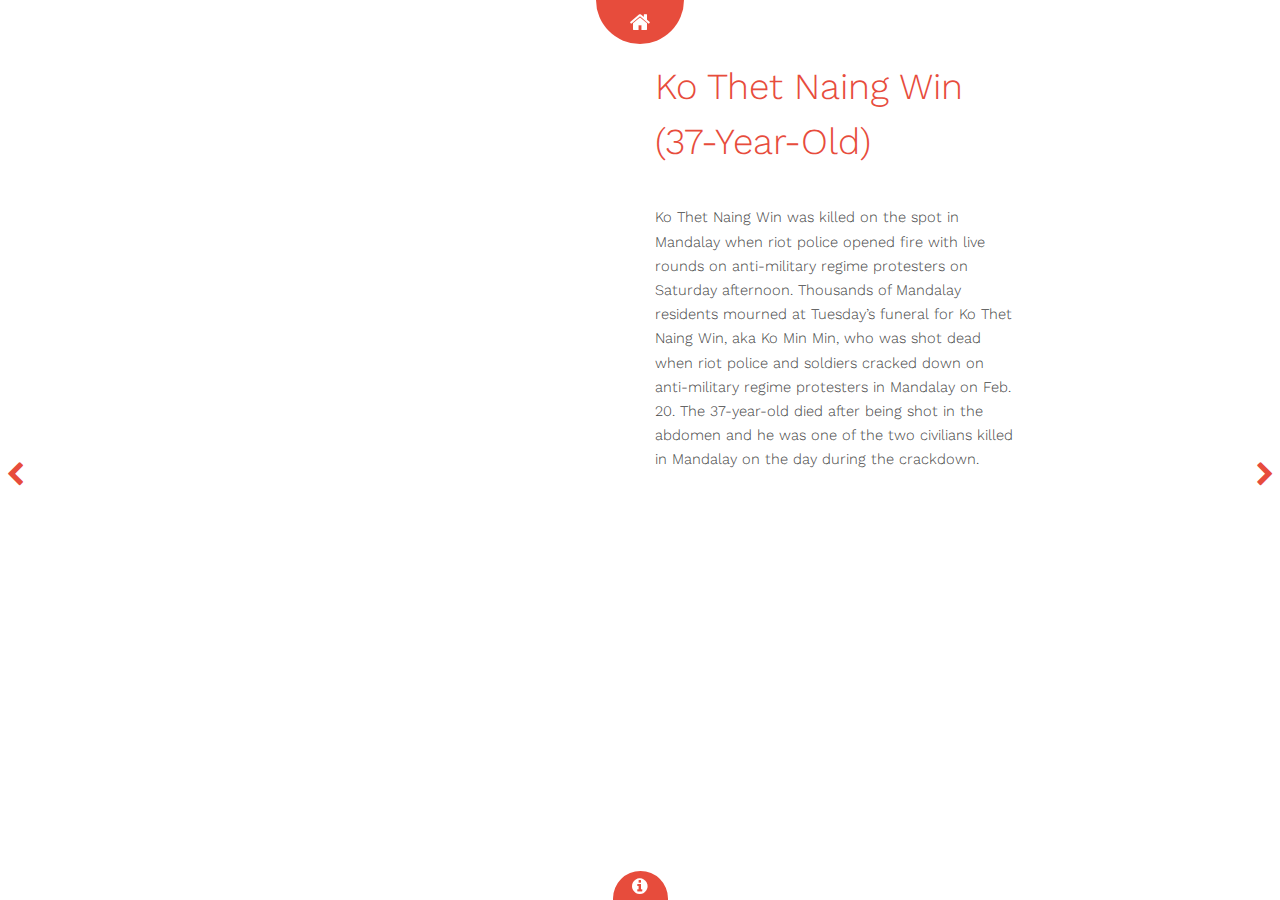
==== ktnw.html @ 82ea03eb "before 28 feb" ====
<!DOCTYPE HTML>
<!--
	Radius by TEMPLATED
	templated.co @templatedco
	Released for free under the Creative Commons Attribution 3.0 license (templated.co/license)
-->
<html>

<head>
    <title>Detail 2 - Radius by TEMPLATED</title>
    <meta charset="utf-8" />
    <meta name="viewport" content="width=device-width, initial-scale=1" />
    <link rel="stylesheet" href="assets/css/main.css" />
</head>

<body>

    <!-- Header -->
    <header id="header" class="preview">
        <div class="inner">
            <div class="content">
                <h1>Radius</h1>
                <h2>A fully responsive masonry style portfolio template.</h2>
            </div>
            <a href="index.html" class="button hidden"><span>Let's Go</span></a>
        </div>
    </header>

    <!-- Main -->
    <div id="preview" class="vertical">
        <div class="inner">
            <div class="image fit">
                <img src="images/ktnw.jpg" alt="" />
            </div>
            <div class="content">
                <header>
                    <h2>Ko Thet Naing Win (37-Year-Old)</h2>
                </header>
                <p>
                    Ko Thet Naing Win was killed on the spot in Mandalay when riot police opened fire with live rounds
                    on anti-military regime protesters on Saturday afternoon.

                    Thousands of Mandalay residents mourned at Tuesday’s funeral for Ko Thet Naing Win, aka Ko Min Min, who was shot dead
                    when riot police and soldiers cracked down on anti-military regime protesters in Mandalay on Feb. 20. The 37-year-old
                    died after being shot in the abdomen and he was one of the two civilians killed in Mandalay on the day during the
                    crackdown.
                </p>
            </div>
        </div>
        <a href="detail1.html" class="nav previous"><span class="fa fa-chevron-left"></span></a>
        <a href="detail2.html" class="nav next"><span class="fa fa-chevron-right"></span></a>
    </div>

    <!-- Footer -->
    <footer id="footer">
        <a href="#" class="info fa fa-info-circle"><span>About</span></a>
        <div class="inner">
            <div class="content">
                <h3>How many Deads Bodies UN Need to Take Action?</h3>
                <p>
                    #How_Many_Dead_Bodies_UN_Need_To_Take_Action?
                </p>
            </div>
            <div class="copyright">
                <h3>Follow me</h3>
                <ul class="icons">
                    <li><a href="https://twitter.com/hashtag/WhatsHappeningInMyanmar" class="icon fa-twitter"><span
                                class="label">Twitter</span></a></li>
                    <li><a href="https://www.facebook.com/hashtag/how_many_dead_bodies_un_need_to_take_action"
                            class="icon fa-facebook"><span class="label">Facebook</span></a></li>
                    <!-- <li><a href="#" class="icon fa-instagram"><span class="label">Instagram</span></a></li>
            							<li><a href="#" class="icon fa-dribbble"><span class="label">Dribbble</span></a></li> -->
                </ul>
                <!-- &copy; Untitled. Design: <a href="https://templated.co">TEMPLATED</a>. Images: <a href="https://unsplash.com/">Unsplash</a>. -->
            </div>
        </div>
    </footer>

    <!-- Scripts -->
    <script src="assets/js/jquery.min.js"></script>
    <script src="assets/js/skel.min.js"></script>
    <script src="assets/js/util.js"></script>
    <script src="assets/js/main.js"></script>

</body>

</html>
---- assets/css/main.css ----
@import url(font-awesome.min.css);
@import url(https://fonts.googleapis.com/css?family=Pattaya|Work+Sans:400,200,300);

/*
	Radius by TEMPLATED
	templated.co @templatedco
	Released for free under the Creative Commons Attribution 3.0 license (templated.co/license)
*/

/* Reset */

	html, body, div, span, applet, object, iframe, h1, h2, h3, h4, h5, h6, p, blockquote, pre, a, abbr, acronym, address, big, cite, code, del, dfn, em, img, ins, kbd, q, s, samp, small, strike, strong, sub, sup, tt, var, b, u, i, center, dl, dt, dd, ol, ul, li, fieldset, form, label, legend, table, caption, tbody, tfoot, thead, tr, th, td, article, aside, canvas, details, embed, figure, figcaption, footer, header, hgroup, menu, nav, output, ruby, section, summary, time, mark, audio, video {
		margin: 0;
		padding: 0;
		border: 0;
		font-size: 100%;
		font: inherit;
		vertical-align: baseline;
	}

	article, aside, details, figcaption, figure, footer, header, hgroup, menu, nav, section {
		display: block;
	}

	body {
		line-height: 1;
	}

	ol, ul {
		list-style: none;
	}

	blockquote, q {
		quotes: none;
	}

	blockquote:before, blockquote:after, q:before, q:after {
		content: '';
		content: none;
	}

	table {
		border-collapse: collapse;
		border-spacing: 0;
	}

	body {
		-webkit-text-size-adjust: none;
	}

/* Box Model */

	*, *:before, *:after {
		-moz-box-sizing: border-box;
		-webkit-box-sizing: border-box;
		box-sizing: border-box;
	}

/* Basic */

	@-ms-viewport {
		width: device-width;
	}

	@media screen and (max-width: 480px) {

		html, body {
			min-width: 320px;
		}

	}

	body {
		background: #fff;
	}

		body.is-loading *, body.is-loading *:before, body.is-loading *:after {
			-moz-animation: none !important;
			-webkit-animation: none !important;
			-ms-animation: none !important;
			animation: none !important;
			-moz-transition: none !important;
			-webkit-transition: none !important;
			-ms-transition: none !important;
			transition: none !important;
		}

/* Type */

	body {
		background-color: #fff;
		color: #444;
	}

	body, input, select, textarea {
		font-family: "Work Sans", sans-serif;
		font-size: 13pt;
		font-weight: 300;
		line-height: 1.65;
	}

		@media screen and (max-width: 1680px) {

			body, input, select, textarea {
				font-size: 11pt;
			}

		}

		@media screen and (max-width: 1280px) {

			body, input, select, textarea {
				font-size: 11pt;
			}

		}

		@media screen and (max-width: 980px) {

			body, input, select, textarea {
				font-size: 12pt;
			}

		}

		@media screen and (max-width: 736px) {

			body, input, select, textarea {
				font-size: 12pt;
			}

		}

		@media screen and (max-width: 480px) {

			body, input, select, textarea {
				font-size: 12pt;
			}

		}

	a {
		text-decoration: underline;
		outline: 0;
	}

		a:hover {
			text-decoration: none;
		}

	strong, b {
		font-weight: 300;
	}

	em, i {
		font-style: italic;
	}

	p {
		margin: 0 0 2em 0;
	}

	h1, h2, h3, h4, h5, h6 {
		font-weight: 300;
		line-height: 1.5;
		margin: 0 0 1em 0;
	}

		h1 a, h2 a, h3 a, h4 a, h5 a, h6 a {
			color: inherit;
			text-decoration: none;
		}

	h2 {
		font-size: 1.75em;
	}

	h3 {
		font-size: 1.35em;
	}

	h4 {
		font-size: 1.1em;
	}

	h5 {
		font-size: 0.9em;
	}

	h6 {
		font-size: 0.7em;
	}

	sub {
		font-size: 0.8em;
		position: relative;
		top: 0.5em;
	}

	sup {
		font-size: 0.8em;
		position: relative;
		top: -0.5em;
	}

	blockquote {
		border-left: solid 4px;
		font-style: italic;
		margin: 0 0 2em 0;
		padding: 0.5em 0 0.5em 2em;
	}

	code {
		border-radius: 4px;
		border: solid 1px;
		font-family: "Courier New", monospace;
		font-size: 0.9em;
		margin: 0 0.25em;
		padding: 0.25em 0.65em;
	}

	pre {
		-webkit-overflow-scrolling: touch;
		font-family: "Courier New", monospace;
		font-size: 0.9em;
		margin: 0 0 2em 0;
	}

		pre code {
			display: block;
			line-height: 1.75;
			padding: 1em 1.5em;
			overflow-x: auto;
		}

	hr {
		border: 0;
		border-bottom: solid 1px;
		margin: 2em 0;
	}

		hr.major {
			margin: 3em 0;
		}

	.align-left {
		text-align: left;
	}

	.align-center {
		text-align: center;
	}

	.align-right {
		text-align: right;
	}

	input, select, textarea {
		color: #555;
	}

	a {
		color: #e74c3c;
	}

	strong, b {
		color: #555;
	}

	h1, h2, h3, h4, h5, h6 {
		color: #555;
	}

	blockquote {
		border-left-color: rgba(144, 144, 144, 0.25);
	}

	code {
		background: rgba(144, 144, 144, 0.075);
		border-color: rgba(144, 144, 144, 0.25);
	}

	hr {
		border-bottom-color: rgba(144, 144, 144, 0.25);
	}

/* Box */

	.box {
		border-radius: 4px;
		border: solid 1px;
		margin-bottom: 2em;
		padding: 1.5em;
	}

		.box > :last-child,
		.box > :last-child > :last-child,
		.box > :last-child > :last-child > :last-child {
			margin-bottom: 0;
		}

		.box.alt {
			border: 0;
			border-radius: 0;
			padding: 0;
		}

	.box {
		border-color: rgba(144, 144, 144, 0.25);
	}

/* Button */

	input[type="submit"],
	input[type="reset"],
	input[type="button"],
	button,
	.button {
		-moz-appearance: none;
		-webkit-appearance: none;
		-ms-appearance: none;
		appearance: none;
		-moz-transition: background-color 0.2s ease-in-out, color 0.2s ease-in-out;
		-webkit-transition: background-color 0.2s ease-in-out, color 0.2s ease-in-out;
		-ms-transition: background-color 0.2s ease-in-out, color 0.2s ease-in-out;
		transition: background-color 0.2s ease-in-out, color 0.2s ease-in-out;
		border-radius: 4px;
		border: 0;
		cursor: pointer;
		display: inline-block;
		font-weight: 300;
		height: 2.85em;
		line-height: 2.95em;
		padding: 0 2.5em;
		text-align: center;
		text-decoration: none;
		white-space: nowrap;
	}

		input[type="submit"].icon,
		input[type="reset"].icon,
		input[type="button"].icon,
		button.icon,
		.button.icon {
			padding-left: 1.35em;
		}

			input[type="submit"].icon:before,
			input[type="reset"].icon:before,
			input[type="button"].icon:before,
			button.icon:before,
			.button.icon:before {
				margin-right: 0.5em;
			}

		input[type="submit"].alt,
		input[type="reset"].alt,
		input[type="button"].alt,
		button.alt,
		.button.alt {
			background: #FFF;
			color: #e74c3c;
		}

		input[type="submit"].fit,
		input[type="reset"].fit,
		input[type="button"].fit,
		button.fit,
		.button.fit {
			display: block;
			margin: 0 0 1em 0;
			width: 100%;
		}

		input[type="submit"].small,
		input[type="reset"].small,
		input[type="button"].small,
		button.small,
		.button.small {
			font-size: 0.8em;
		}

		input[type="submit"].big,
		input[type="reset"].big,
		input[type="button"].big,
		button.big,
		.button.big {
			font-size: 1.35em;
		}

		input[type="submit"].disabled, input[type="submit"]:disabled,
		input[type="reset"].disabled,
		input[type="reset"]:disabled,
		input[type="button"].disabled,
		input[type="button"]:disabled,
		button.disabled,
		button:disabled,
		.button.disabled,
		.button:disabled {
			-moz-pointer-events: none;
			-webkit-pointer-events: none;
			-ms-pointer-events: none;
			pointer-events: none;
			opacity: 0.25;
		}

		@media screen and (max-width: 480px) {

			input[type="submit"],
			input[type="reset"],
			input[type="button"],
			button,
			.button {
				padding: 0;
			}

		}

/* Form */

	form {
		margin: 0 0 2em 0;
	}

	label {
		display: block;
		font-size: 0.9em;
		font-weight: 300;
		margin: 0 0 1em 0;
	}

	input[type="text"],
	input[type="password"],
	input[type="email"],
	select,
	textarea {
		-moz-appearance: none;
		-webkit-appearance: none;
		-ms-appearance: none;
		appearance: none;
		border-radius: 4px;
		border: none;
		border: solid 1px;
		color: inherit;
		display: block;
		outline: 0;
		padding: 0 1em;
		text-decoration: none;
		width: 100%;
	}

		input[type="text"]:invalid,
		input[type="password"]:invalid,
		input[type="email"]:invalid,
		select:invalid,
		textarea:invalid {
			box-shadow: none;
		}

	.select-wrapper {
		text-decoration: none;
		display: block;
		position: relative;
	}

		.select-wrapper:before {
			-moz-osx-font-smoothing: grayscale;
			-webkit-font-smoothing: antialiased;
			font-family: FontAwesome;
			font-style: normal;
			font-weight: normal;
			text-transform: none !important;
		}

		.select-wrapper:before {
			content: '\f078';
			display: block;
			height: 2.75em;
			line-height: 2.75em;
			pointer-events: none;
			position: absolute;
			right: 0;
			text-align: center;
			top: 0;
			width: 2.75em;
		}

		.select-wrapper select::-ms-expand {
			display: none;
		}

	input[type="text"],
	input[type="password"],
	input[type="email"],
	select {
		height: 2.75em;
	}

	textarea {
		padding: 0.75em 1em;
	}

	input[type="checkbox"],
	input[type="radio"] {
		-moz-appearance: none;
		-webkit-appearance: none;
		-ms-appearance: none;
		appearance: none;
		display: block;
		float: left;
		margin-right: -2em;
		opacity: 0;
		width: 1em;
		z-index: -1;
	}

		input[type="checkbox"] + label,
		input[type="radio"] + label {
			text-decoration: none;
			cursor: pointer;
			display: inline-block;
			font-size: 1em;
			font-weight: 300;
			padding-left: 2.4em;
			padding-right: 0.75em;
			position: relative;
		}

			input[type="checkbox"] + label:before,
			input[type="radio"] + label:before {
				-moz-osx-font-smoothing: grayscale;
				-webkit-font-smoothing: antialiased;
				font-family: FontAwesome;
				font-style: normal;
				font-weight: normal;
				text-transform: none !important;
			}

			input[type="checkbox"] + label:before,
			input[type="radio"] + label:before {
				border-radius: 4px;
				border: solid 1px;
				content: '';
				display: inline-block;
				height: 1.65em;
				left: 0;
				line-height: 1.58125em;
				position: absolute;
				text-align: center;
				top: 0;
				width: 1.65em;
			}

		input[type="checkbox"]:checked + label:before,
		input[type="radio"]:checked + label:before {
			content: '\f00c';
		}

	input[type="checkbox"] + label:before {
		border-radius: 4px;
	}

	input[type="radio"] + label:before {
		border-radius: 100%;
	}

	::-webkit-input-placeholder {
		opacity: 1.0;
	}

	:-moz-placeholder {
		opacity: 1.0;
	}

	::-moz-placeholder {
		opacity: 1.0;
	}

	:-ms-input-placeholder {
		opacity: 1.0;
	}

	.formerize-placeholder {
		opacity: 1.0;
	}

	label {
		color: #555;
	}

	input[type="text"],
	input[type="password"],
	input[type="email"],
	select,
	textarea {
		background: rgba(144, 144, 144, 0.075);
		border-color: rgba(144, 144, 144, 0.25);
	}

		input[type="text"]:focus,
		input[type="password"]:focus,
		input[type="email"]:focus,
		select:focus,
		textarea:focus {
			border-color: #e74c3c;
			box-shadow: 0 0 0 1px #e74c3c;
		}

	.select-wrapper:before {
		color: rgba(144, 144, 144, 0.25);
	}

	input[type="checkbox"] + label,
	input[type="radio"] + label {
		color: #444;
	}

		input[type="checkbox"] + label:before,
		input[type="radio"] + label:before {
			background: rgba(144, 144, 144, 0.075);
			border-color: rgba(144, 144, 144, 0.25);
		}

	input[type="checkbox"]:checked + label:before,
	input[type="radio"]:checked + label:before {
		background-color: #e74c3c;
		border-color: #e74c3c;
		color: #ffffff;
	}

	input[type="checkbox"]:focus + label:before,
	input[type="radio"]:focus + label:before {
		border-color: #e74c3c;
		box-shadow: 0 0 0 1px #e74c3c;
	}

	::-webkit-input-placeholder {
		color: #bbb !important;
	}

	:-moz-placeholder {
		color: #bbb !important;
	}

	::-moz-placeholder {
		color: #bbb !important;
	}

	:-ms-input-placeholder {
		color: #bbb !important;
	}

	.formerize-placeholder {
		color: #bbb !important;
	}

/* Icon */

	.icon {
		text-decoration: none;
		border-bottom: none;
		position: relative;
	}

		.icon:before {
			-moz-osx-font-smoothing: grayscale;
			-webkit-font-smoothing: antialiased;
			font-family: FontAwesome;
			font-style: normal;
			font-weight: normal;
			text-transform: none !important;
		}

		.icon > .label {
			display: none;
		}

/* Image */

	.image {
		border-radius: 4px;
		border: 0;
		display: inline-block;
		position: relative;
	}

		.image img {
			border-radius: 4px;
			display: block;
		}

		.image.left, .image.right {
			max-width: 40%;
		}

			.image.left img, .image.right img {
				width: 100%;
			}

		.image.left {
			float: left;
			margin: 0 1.5em 1em 0;
			top: 0.25em;
		}

		.image.right {
			float: right;
			margin: 0 0 1em 1.5em;
			top: 0.25em;
		}

		.image.fit {
			display: block;
			margin: 0 0 2em 0;
			width: 100%;
		}

			.image.fit img {
				width: 100%;
			}

		.image.main {
			display: block;
			margin: 0 0 3em 0;
			width: 100%;
		}

			.image.main img {
				width: 100%;
			}

/* List */

	ol {
		list-style: decimal;
		margin: 0 0 2em 0;
		padding-left: 1.25em;
	}

		ol li {
			padding-left: 0.25em;
		}

	ul {
		list-style: disc;
		margin: 0 0 2em 0;
		padding-left: 1em;
	}

		ul li {
			padding-left: 0.5em;
		}

		ul.alt {
			list-style: none;
			padding-left: 0;
		}

			ul.alt li {
				border-top: solid 1px;
				padding: 0.5em 0;
			}

				ul.alt li:first-child {
					border-top: 0;
					padding-top: 0;
				}

		ul.icons {
			cursor: default;
			list-style: none;
			padding-left: 0;
		}

			ul.icons li {
				display: inline-block;
				padding: 0 1em 0 0;
			}

				ul.icons li:last-child {
					padding-right: 0;
				}

				ul.icons li .icon:before {
					font-size: 2em;
				}

		ul.actions {
			cursor: default;
			list-style: none;
			padding-left: 0;
		}

			ul.actions li {
				display: inline-block;
				padding: 0 1em 0 0;
				vertical-align: middle;
			}

				ul.actions li:last-child {
					padding-right: 0;
				}

			ul.actions.small li {
				padding: 0 0.5em 0 0;
			}

			ul.actions.vertical li {
				display: block;
				padding: 1em 0 0 0;
			}

				ul.actions.vertical li:first-child {
					padding-top: 0;
				}

				ul.actions.vertical li > * {
					margin-bottom: 0;
				}

			ul.actions.vertical.small li {
				padding: 0.5em 0 0 0;
			}

				ul.actions.vertical.small li:first-child {
					padding-top: 0;
				}

			ul.actions.fit {
				display: table;
				margin-left: -1em;
				padding: 0;
				table-layout: fixed;
				width: calc(100% + 1em);
			}

				ul.actions.fit li {
					display: table-cell;
					padding: 0 0 0 1em;
				}

					ul.actions.fit li > * {
						margin-bottom: 0;
					}

				ul.actions.fit.small {
					margin-left: -0.5em;
					width: calc(100% + 0.5em);
				}

					ul.actions.fit.small li {
						padding: 0 0 0 0.5em;
					}

			@media screen and (max-width: 480px) {

				ul.actions {
					margin: 0 0 2em 0;
				}

					ul.actions li {
						padding: 1em 0 0 0;
						display: block;
						text-align: center;
						width: 100%;
					}

						ul.actions li:first-child {
							padding-top: 0;
						}

						ul.actions li > * {
							width: 100%;
							margin: 0 !important;
						}

							ul.actions li > *.icon:before {
								margin-left: -2em;
							}

					ul.actions.small li {
						padding: 0.5em 0 0 0;
					}

						ul.actions.small li:first-child {
							padding-top: 0;
						}

			}

	dl {
		margin: 0 0 2em 0;
	}

		dl dt {
			display: block;
			font-weight: 300;
			margin: 0 0 1em 0;
		}

		dl dd {
			margin-left: 2em;
		}

	ul.alt li {
		border-top-color: rgba(144, 144, 144, 0.25);
	}

/* Columns */

	.columns {
		position: relative;
		-moz-column-count: 4;
		-webkit-column-count: 4;
		column-count: 4;
		-moz-column-gap: 1em;
		-webkit-column-gap: 1em;
		column-gap: 1em;
	}

		.columns .image {
			position: relative;
			display: inline-block;
			margin: 0 0 .5em;
			width: 100%;
			overflow: hidden;
		}

			.columns .image img {
				-moz-transition: -moz-transform 0.2s ease-in-out;
				-webkit-transition: -webkit-transform 0.2s ease-in-out;
				-ms-transition: -ms-transform 0.2s ease-in-out;
				transition: transform 0.2s ease-in-out;
				-webkit-backface-visibility: hidden;
				-webkit-transform: translate3D(0, 0, 0);
			}

			.columns .image:hover img {
				-moz-transform: scale(1.1);
				-webkit-transform: scale(1.1);
				-ms-transform: scale(1.1);
				transform: scale(1.1);
			}

		@media screen and (max-width: 736px) {

			.columns {
				-moz-column-count: 2;
				-webkit-column-count: 2;
				column-count: 2;
			}

		}

		@media screen and (max-width: 480px) {

			.columns {
				-moz-column-count: 1;
				-webkit-column-count: 1;
				column-count: 1;
			}

		}

/* Preview */

	#preview {
		position: relative;
		padding: 1em;
	}

		#preview .inner {
			max-width: 70em;
			margin: 0 auto;
		}

		#preview .image {
			margin: 0;
		}

		#preview.vertical .inner {
			display: -ms-flexbox;
			display: -moz-flex;
			display: -webkit-flex;
			display: -ms-flex;
			display: flex;
		}

			#preview.vertical .inner .image {
				-ms-flex: 1 1 calc(100% - 50px);
				flex: 1 1 calc(100% - 50px);
				max-width: 100%;
				width: 50%;
			}

			#preview.vertical .inner .content {
				-ms-flex: 1 1 calc(100% - 50px);
				flex: 1 1 calc(100% - 50px);
				max-width: 100%;
				width: 50%;
			}

		#preview .nav {
			-moz-transition: background-color 0.2s ease-in-out;
			-webkit-transition: background-color 0.2s ease-in-out;
			-ms-transition: background-color 0.2s ease-in-out;
			transition: background-color 0.2s ease-in-out;
			position: fixed;
			height: 2em;
			width: 2em;
			background: #fff;
			border-radius: 100%;
			line-height: 2em;
			top: 50%;
			font-size: 1.75em;
			text-align: center;
			z-index: 10003;
		}

			#preview .nav:hover {
				background: #FFF;
			}

			#preview .nav.previous {
				left: -.4em;
			}

			#preview .nav.next {
				right: -.4em;
			}

		#preview .content {
			padding: 3em 2em;
		}

			#preview .content header h2 {
				font-size: 2.5em;
				color: #e74c3c;
			}

		@media screen and (max-width: 1680px) {

			#preview .inner {
				max-width: 55em;
			}

		}

		@media screen and (max-width: 980px) {

			#preview.vertical .inner {
				-moz-flex-wrap: wrap;
				-webkit-flex-wrap: wrap;
				-ms-flex-wrap: wrap;
				flex-wrap: wrap;
			}

		}

		@media screen and (max-width: 736px) {

			#preview .content {
				padding: 2em;
			}

				#preview .content header h2 {
					font-size: 2em;
				}

		}

/* Section/Article */

	section.special, article.special {
		text-align: center;
	}

	header p {
		position: relative;
		margin: 0 0 1.5em 0;
	}

	header h2 + p {
		font-size: 1.25em;
		margin-top: -1em;
	}

	header h3 + p {
		font-size: 1.1em;
		margin-top: -0.8em;
	}

	header h4 + p,
	header h5 + p,
	header h6 + p {
		font-size: 0.9em;
		margin-top: -0.6em;
	}

	header p {
		color: #bbb;
	}

/* Table */

	.table-wrapper {
		-webkit-overflow-scrolling: touch;
		overflow-x: auto;
	}

	table {
		margin: 0 0 2em 0;
		width: 100%;
	}

		table tbody tr {
			border: solid 1px;
			border-left: 0;
			border-right: 0;
		}

		table td {
			padding: 0.75em 0.75em;
		}

		table th {
			font-size: 0.9em;
			font-weight: 300;
			padding: 0 0.75em 0.75em 0.75em;
			text-align: left;
		}

		table thead {
			border-bottom: solid 2px;
		}

		table tfoot {
			border-top: solid 2px;
		}

		table.alt {
			border-collapse: separate;
		}

			table.alt tbody tr td {
				border: solid 1px;
				border-left-width: 0;
				border-top-width: 0;
			}

				table.alt tbody tr td:first-child {
					border-left-width: 1px;
				}

			table.alt tbody tr:first-child td {
				border-top-width: 1px;
			}

			table.alt thead {
				border-bottom: 0;
			}

			table.alt tfoot {
				border-top: 0;
			}

	table tbody tr {
		border-color: rgba(144, 144, 144, 0.25);
	}

		table tbody tr:nth-child(2n + 1) {
			background-color: rgba(144, 144, 144, 0.075);
		}

	table th {
		color: #555;
	}

	table thead {
		border-bottom-color: rgba(144, 144, 144, 0.25);
	}

	table tfoot {
		border-top-color: rgba(144, 144, 144, 0.25);
	}

	table.alt tbody tr td {
		border-color: rgba(144, 144, 144, 0.25);
	}

/* Header */

	#header {
		-moz-transition: background 1s ease-in-out, height 0.2s ease-in-out;
		-webkit-transition: background 1s ease-in-out, height 0.2s ease-in-out;
		-ms-transition: background 1s ease-in-out, height 0.2s ease-in-out;
		transition: background 1s ease-in-out, height 0.2s ease-in-out;
		display: -moz-flex;
		display: -webkit-flex;
		display: -ms-flex;
		display: flex;
		-moz-justify-content: center;
		-webkit-justify-content: center;
		-ms-justify-content: center;
		justify-content: center;
		-moz-align-items: center;
		-webkit-align-items: center;
		-ms-align-items: center;
		align-items: center;
		display: -ms-flexbox;
		-ms-flex-align: center;
		-ms-flex-pack: center;
		background: rgba(254, 254, 254, 0.85);
		position: fixed;
		top: 0;
		width: 100%;
		height: 100vh;
		z-index: 10001;
	}

		#header .inner {
			-moz-transition: height 0.2s ease-in-out, width 0.2s ease-in-out;
			-webkit-transition: height 0.2s ease-in-out, width 0.2s ease-in-out;
			-ms-transition: height 0.2s ease-in-out, width 0.2s ease-in-out;
			transition: height 0.2s ease-in-out, width 0.2s ease-in-out;
			display: -moz-flex;
			display: -webkit-flex;
			display: -ms-flex;
			display: flex;
			-moz-flex-direction: column;
			-webkit-flex-direction: column;
			-ms-flex-direction: column;
			flex-direction: column;
			-moz-justify-content: center;
			-webkit-justify-content: center;
			-ms-justify-content: center;
			justify-content: center;
			-moz-align-items: center;
			-webkit-align-items: center;
			-ms-align-items: center;
			align-items: center;
			display: -ms-flexbox;
			-ms-flex-align: center;
			-ms-flex-pack: center;
			background: #e74c3c;
			border-radius: 100%;
			width: 35em;
			height: 35em;
			padding: 4em;
			text-align: center;
			box-shadow: 0 0 0 1em #FFF;
			cursor: default;
		}

			#header .inner .content {
				-moz-transition: opacity 1s ease-in-out;
				-webkit-transition: opacity 1s ease-in-out;
				-ms-transition: opacity 1s ease-in-out;
				transition: opacity 1s ease-in-out;
				opacity: 1;
			}

				#header .inner .content h1 {
					font-size: 4em;
					font-family: 'Pattaya', sans-serif;
					margin: 0 0 .25em 0;
					color: #fff;
				}

				#header .inner .content h2 {
					font-size: 1.5em;
					color: #fff;
					margin: 0 0 1em 0;
				}

			#header .inner .button {
				-moz-transition: background 1s ease-in-out;
				-webkit-transition: background 1s ease-in-out;
				-ms-transition: background 1s ease-in-out;
				transition: background 1s ease-in-out;
				margin: 0;
				border-radius: 30px;
			}

				#header .inner .button.hidden {
					display: none;
					cursor: pointer;
				}

			#header .inner.hidden {
				display: none;
			}

		#header.hide, #header.preview {
			-moz-transition: background 0.2s ease-in-out, height 1s ease-in-out;
			-webkit-transition: background 0.2s ease-in-out, height 1s ease-in-out;
			-ms-transition: background 0.2s ease-in-out, height 1s ease-in-out;
			transition: background 0.2s ease-in-out, height 1s ease-in-out;
			background: none;
			height: 0;
		}

			#header.hide .inner, #header.preview .inner {
				height: 6em;
				width: 6em;
				padding: 2em;
			}

				#header.hide .inner .content, #header.preview .inner .content {
					opacity: 0;
				}

					#header.hide .inner .content h1, #header.preview .inner .content h1 {
						display: none;
					}

					#header.hide .inner .content h2, #header.preview .inner .content h2 {
						display: none;
					}

			#header.hide .button.big, #header.preview .button.big {
				display: none;
			}

			#header.hide .button.hidden, #header.preview .button.hidden {
				text-decoration: none;
				padding-top: 1.5em;
				padding-left: 0;
				padding-right: 0;
				background: none;
				display: inline-block;
			}

				#header.hide .button.hidden:before, #header.preview .button.hidden:before {
					-moz-osx-font-smoothing: grayscale;
					-webkit-font-smoothing: antialiased;
					font-family: FontAwesome;
					font-style: normal;
					font-weight: normal;
					text-transform: none !important;
				}

				#header.hide .button.hidden:before, #header.preview .button.hidden:before {
					content: '\f015';
					color: #FFF;
					font-size: 1.5em;
				}

				#header.hide .button.hidden span, #header.preview .button.hidden span {
					display: none;
				}

		@media screen and (max-width: 736px) {

			#header .inner {
				width: 25em;
				height: 25em;
				font-size: .75em;
				padding: 3em;
			}

		}

		@media screen and (max-width: 480px) {

			#header .inner {
				width: 26em;
				height: 26em;
				padding: 2em;
				font-size: .65em;
			}

				#header .inner .button {
					padding-left: 2em;
					padding-right: 2em;
				}

		}

/* Main */

	#main {
		padding: 2em;
	}

		#main .inner {
			max-width: 100%;
		}

/* Footer */

	#footer {
		-moz-transition: bottom 0.2s ease;
		-webkit-transition: bottom 0.2s ease;
		-ms-transition: bottom 0.2s ease;
		transition: bottom 0.2s ease;
		position: fixed;
		bottom: -20em;
		color: #FFF;
		left: 0;
		width: 100%;
		text-align: center;
		z-index: 9999;
	}

		#footer.show {
			bottom: 0;
		}

		#footer .info {
			position: relative;
			display: inline-block;
			text-decoration: none;
			border-radius: 50% 50% 0 0;
			background: #e74c3c;
			width: 3em;
			height: 3em;
			margin-bottom: -1.75em;
			color: #FFF;
			font-size: 1.25em;
			padding-top: .35em;
		}

			#footer .info span {
				display: none;
			}

		#footer .inner {
			display: -moz-flex;
			display: -webkit-flex;
			display: -ms-flex;
			display: flex;
			-moz-justify-content: center;
			-webkit-justify-content: center;
			-ms-justify-content: center;
			justify-content: center;
			-moz-align-items: stretch;
			-webkit-align-items: stretch;
			-ms-align-items: stretch;
			align-items: stretch;
			display: -ms-flexbox;
			-ms-flex-align: center;
			-ms-flex-pack: center;
			position: relative;
			z-index: 10003;
			background: #e74c3c;
			padding: 2em;
			height: 20em;
		}

			#footer .inner .content,
			#footer .inner .copyright {
				width: 50%;
				text-align: left;
				color: rgba(255, 255, 255, 0.75);
				padding: 2em;
				display: inline-block;
			}

				#footer .inner .content h3,
				#footer .inner .copyright h3 {
					color: #FFF;
					font-size: 1.75em;
				}

				#footer .inner .content a,
				#footer .inner .copyright a {
					color: #FFF;
				}

					#footer .inner .content a:hover,
					#footer .inner .copyright a:hover {
						color: rgba(255, 255, 255, 0.75);
					}

				#footer .inner .content p,
				#footer .inner .copyright p {
					margin: 0;
				}

			#footer .inner .copyright ul {
				border-bottom: 1px solid rgba(255, 255, 255, 0.15);
				padding-bottom: 1em;
			}

		@media screen and (max-width: 980px) {

			#footer {
				position: relative;
				bottom: 0;
			}

				#footer .inner {
					height: auto;
					display: block;
				}

					#footer .inner .content,
					#footer .inner .copyright {
						display: block;
						width: 100%;
						text-align: center;
					}

				#footer .info {
					display: none;
				}

		}

		@media screen and (max-width: 480px) {

			#footer .inner {
				padding: 2em;
			}

				#footer .inner .content,
				#footer .inner .copyright {
					padding: 1em;
				}

		}
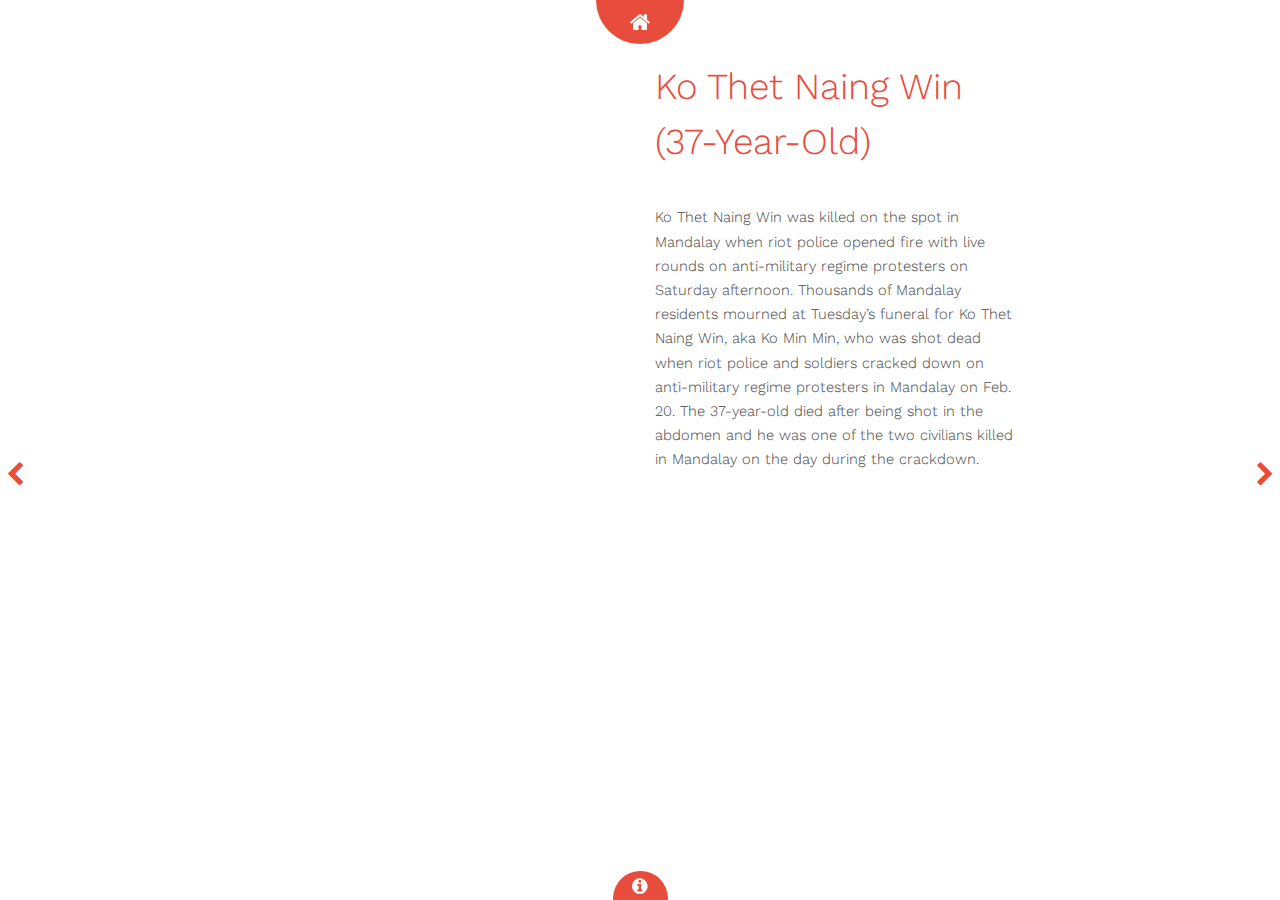
==== commit fe2d4141: "before 28 feb" ====
--- a/ktnw.html
+++ b/ktnw.html
@@ -47,8 +47,8 @@
                 </p>
             </div>
         </div>
-        <a href="detail1.html" class="nav previous"><span class="fa fa-chevron-left"></span></a>
-        <a href="detail2.html" class="nav next"><span class="fa fa-chevron-right"></span></a>
+        <a href="mwyt.html" class="nav previous"><span class="fa fa-chevron-left"></span></a>
+        <a href="mttk.html" class="nav next"><span class="fa fa-chevron-right"></span></a>
     </div>
 
     <!-- Footer -->
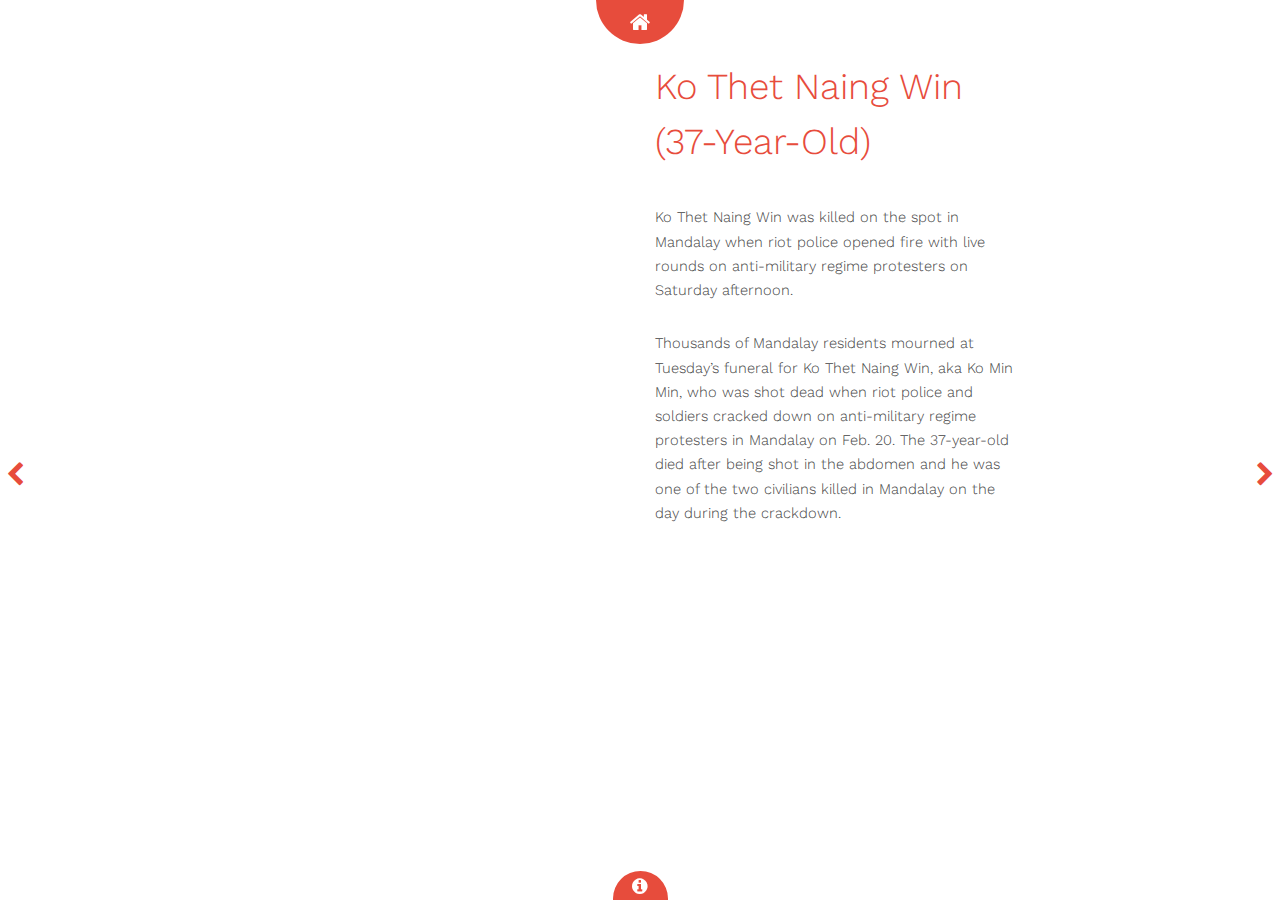
==== commit c11f6bc9: "before 28 feb" ====
--- a/ktnw.html
+++ b/ktnw.html
@@ -38,8 +38,8 @@
                 </header>
                 <p>
                     Ko Thet Naing Win was killed on the spot in Mandalay when riot police opened fire with live rounds
-                    on anti-military regime protesters on Saturday afternoon.
-
+                    on anti-military regime protesters on Saturday afternoon.</p>
+                <p></p>
                     Thousands of Mandalay residents mourned at Tuesday’s funeral for Ko Thet Naing Win, aka Ko Min Min, who was shot dead
                     when riot police and soldiers cracked down on anti-military regime protesters in Mandalay on Feb. 20. The 37-year-old
                     died after being shot in the abdomen and he was one of the two civilians killed in Mandalay on the day during the
